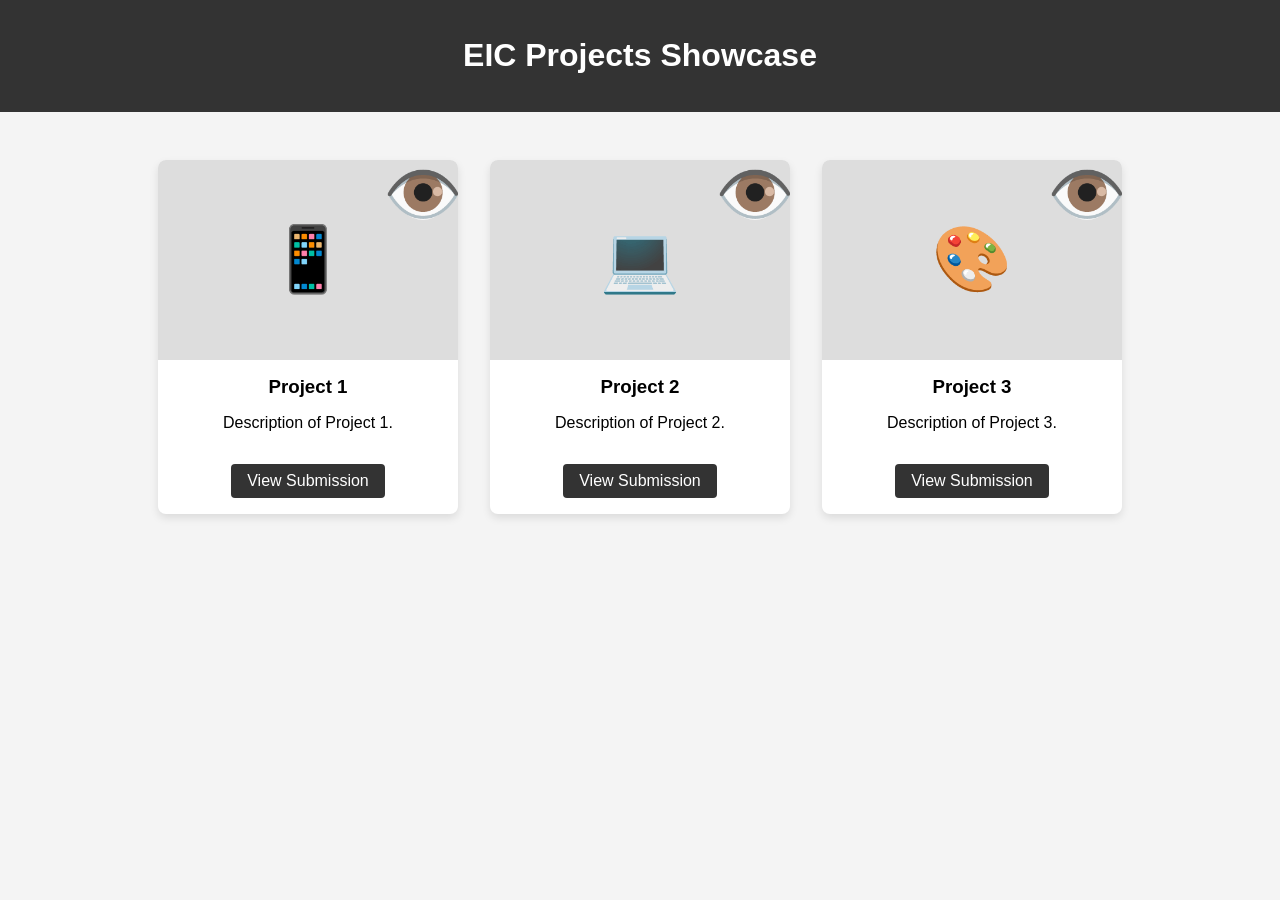
==== index.html @ c8e7fa6a "Save portfolio code" ====
<!DOCTYPE html>
<html lang="en">
<head>
    <meta charset="UTF-8">
    <meta name="viewport" content="width=device-width, initial-scale=1.0">
    <title>EIC Projects</title>
    <style>
        body {
            font-family: Arial, sans-serif;
            margin: 0;
            padding: 0;
            background-color: #f4f4f4;
        }
        header {
            background-color: #333;
            color: white;
            text-align: center;
            padding: 1rem;
        }
        .projects {
            display: flex;
            flex-wrap: wrap;
            justify-content: center;
            padding: 2rem;
        }
        .project {
            background-color: white;
            border-radius: 8px;
            box-shadow: 0 4px 8px rgba(0,0,0,0.1);
            margin: 1rem;
            width: 300px;
            text-align: center;
            overflow: hidden;
            transition: transform 0.3s;
        }
        .project:hover {
            transform: scale(1.05);
        }
        .project-icon {
            width: 100%;
            height: 200px;
            background-color: #ddd;
            display: flex;
            align-items: center;
            justify-content: center;
            font-size: 4rem;
            color: #666;
            position: relative;
        }
        .project-frame {
            position: absolute;
            top: 10px;
            right: 10px;
            width: 50px;
            height: 50px;
            background-color: rgba(255,255,255,0.8);
            border-radius: 50%;
            display: flex;
            align-items: center;
            justify-content: center;
            cursor: pointer;
        }
        .project h3 {
            margin: 1rem 0;
        }
        .project p {
            padding: 0 1rem;
        }
        .project a {
            display: inline-block;
            margin: 1rem;
            padding: 0.5rem 1rem;
            background-color: #333;
            color: white;
            text-decoration: none;
            border-radius: 4px;
        }
        .project a:hover {
            background-color: #555;
        }
    </style>
</head>
<body>
    <header>
        <h1>EIC Projects Showcase</h1>
    </header>
    <div class="projects">
        <div class="project">
            <div class="project-icon">
                📱
                <div class="project-frame" onclick="viewSubmission('Project 1')">👁️</div>
            </div>
            <h3>Project 1</h3>
            <p>Description of Project 1.</p>
            <a href="#submission1">View Submission</a>
        </div>
        <div class="project">
            <div class="project-icon">
                💻
                <div class="project-frame" onclick="viewSubmission('Project 2')">👁️</div>
            </div>
            <h3>Project 2</h3>
            <p>Description of Project 2.</p>
            <a href="#submission2">View Submission</a>
        </div>
        <div class="project">
            <div class="project-icon">
                🎨
                <div class="project-frame" onclick="viewSubmission('Project 3')">👁️</div>
            </div>
            <h3>Project 3</h3>
            <p>Description of Project 3.</p>
            <a href="#submission3">View Submission</a>
        </div>
        <!-- Add more projects as needed -->
    </div>

    <script>
        function viewSubmission(projectName) {
            alert('Viewing submission for ' + projectName);
            // Here you can implement modal or redirect to submission screen
        }
    </script>
</body>
</html>
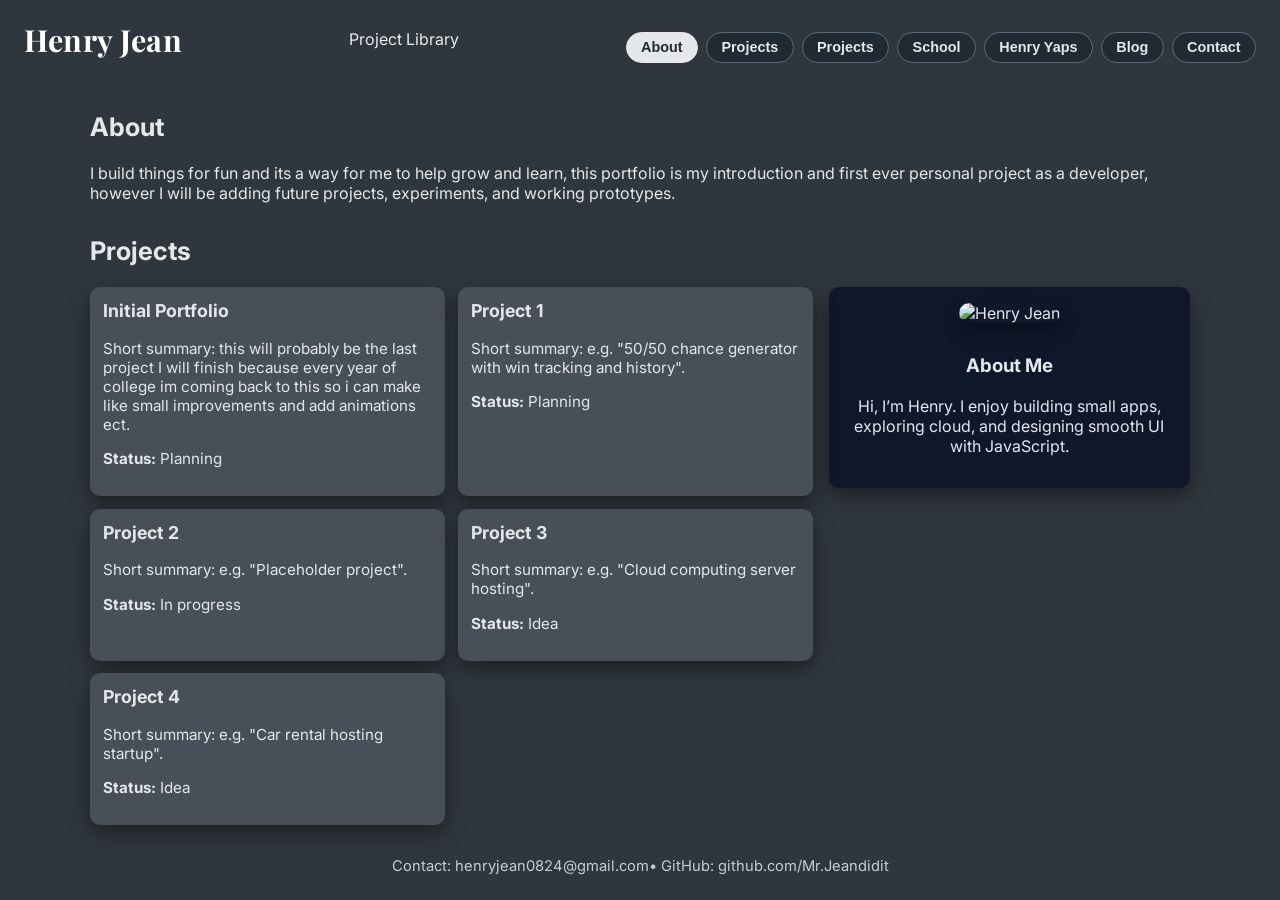
==== commit 4a832070: "Initial portfolio site" ====
--- a/index.html
+++ b/index.html
@@ -2,124 +2,14 @@
 <html lang="en">
 <head>
     <meta charset="UTF-8">
+    <meta http-equiv="refresh" content="0; url=portfolio.html">
     <meta name="viewport" content="width=device-width, initial-scale=1.0">
-    <title>EIC Projects</title>
-    <style>
-        body {
-            font-family: Arial, sans-serif;
-            margin: 0;
-            padding: 0;
-            background-color: #f4f4f4;
-        }
-        header {
-            background-color: #333;
-            color: white;
-            text-align: center;
-            padding: 1rem;
-        }
-        .projects {
-            display: flex;
-            flex-wrap: wrap;
-            justify-content: center;
-            padding: 2rem;
-        }
-        .project {
-            background-color: white;
-            border-radius: 8px;
-            box-shadow: 0 4px 8px rgba(0,0,0,0.1);
-            margin: 1rem;
-            width: 300px;
-            text-align: center;
-            overflow: hidden;
-            transition: transform 0.3s;
-        }
-        .project:hover {
-            transform: scale(1.05);
-        }
-        .project-icon {
-            width: 100%;
-            height: 200px;
-            background-color: #ddd;
-            display: flex;
-            align-items: center;
-            justify-content: center;
-            font-size: 4rem;
-            color: #666;
-            position: relative;
-        }
-        .project-frame {
-            position: absolute;
-            top: 10px;
-            right: 10px;
-            width: 50px;
-            height: 50px;
-            background-color: rgba(255,255,255,0.8);
-            border-radius: 50%;
-            display: flex;
-            align-items: center;
-            justify-content: center;
-            cursor: pointer;
-        }
-        .project h3 {
-            margin: 1rem 0;
-        }
-        .project p {
-            padding: 0 1rem;
-        }
-        .project a {
-            display: inline-block;
-            margin: 1rem;
-            padding: 0.5rem 1rem;
-            background-color: #333;
-            color: white;
-            text-decoration: none;
-            border-radius: 4px;
-        }
-        .project a:hover {
-            background-color: #555;
-        }
-    </style>
+    <title>Redirecting to Portfolio</title>
+    <script>
+        window.location.replace("portfolio.html");
+    </script>
 </head>
 <body>
-    <header>
-        <h1>EIC Projects Showcase</h1>
-    </header>
-    <div class="projects">
-        <div class="project">
-            <div class="project-icon">
-                📱
-                <div class="project-frame" onclick="viewSubmission('Project 1')">👁️</div>
-            </div>
-            <h3>Project 1</h3>
-            <p>Description of Project 1.</p>
-            <a href="#submission1">View Submission</a>
-        </div>
-        <div class="project">
-            <div class="project-icon">
-                💻
-                <div class="project-frame" onclick="viewSubmission('Project 2')">👁️</div>
-            </div>
-            <h3>Project 2</h3>
-            <p>Description of Project 2.</p>
-            <a href="#submission2">View Submission</a>
-        </div>
-        <div class="project">
-            <div class="project-icon">
-                🎨
-                <div class="project-frame" onclick="viewSubmission('Project 3')">👁️</div>
-            </div>
-            <h3>Project 3</h3>
-            <p>Description of Project 3.</p>
-            <a href="#submission3">View Submission</a>
-        </div>
-        <!-- Add more projects as needed -->
-    </div>
-
-    <script>
-        function viewSubmission(projectName) {
-            alert('Viewing submission for ' + projectName);
-            // Here you can implement modal or redirect to submission screen
-        }
-    </script>
+    <p>Redirecting to <a href="portfolio.html">portfolio.html</a>...</p>
 </body>
-</html>+</html>
